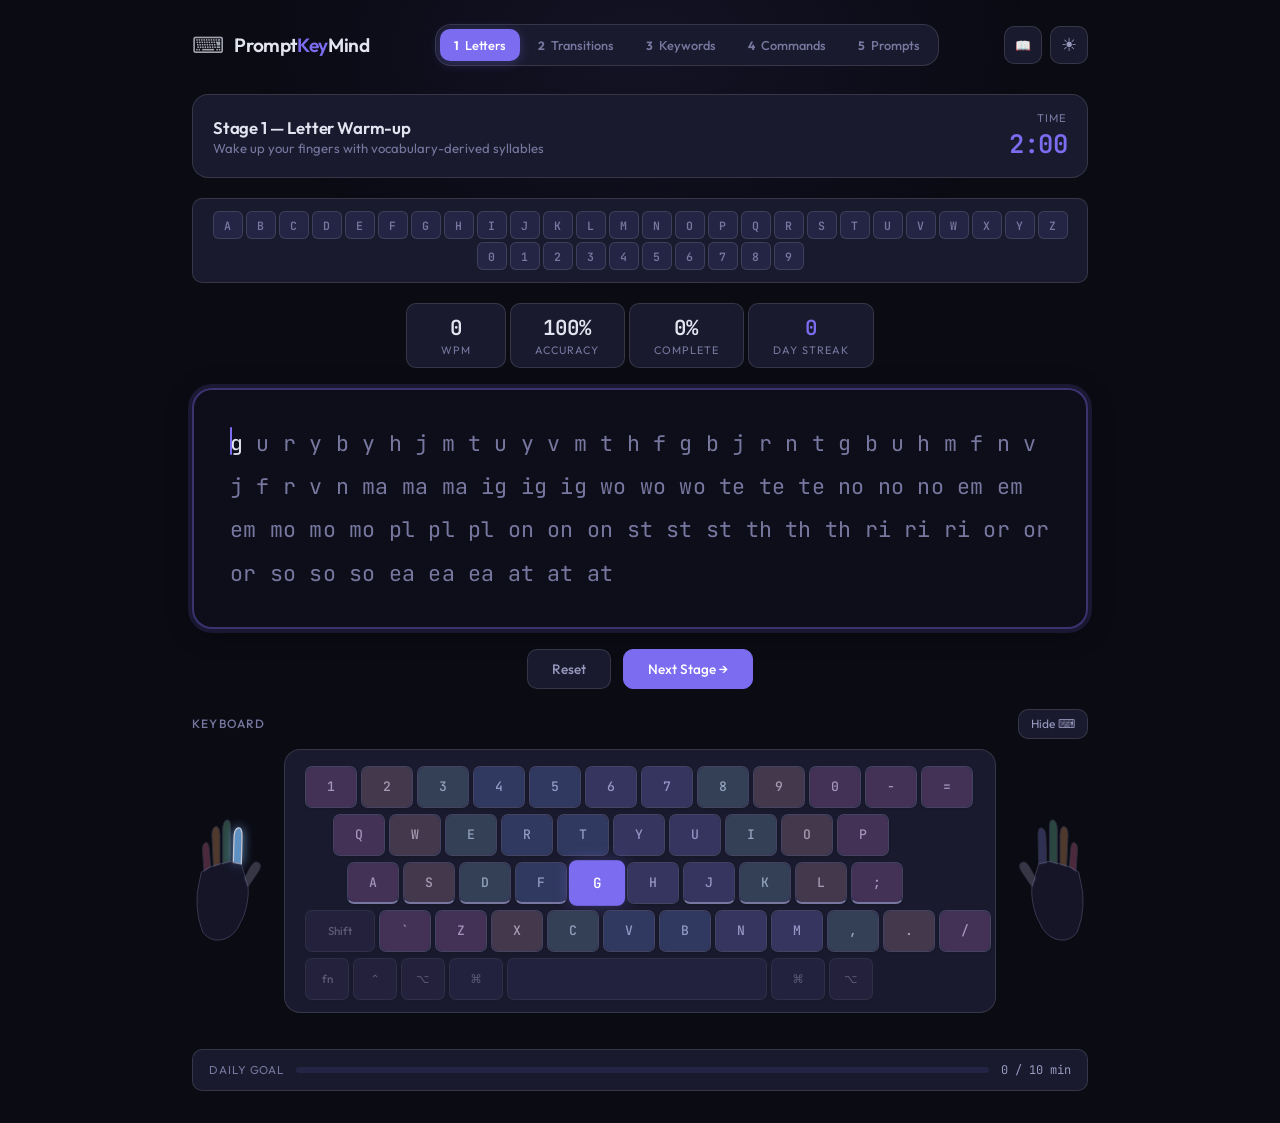
==== index.html @ 81168390 "Initial commit: PromptKeyMind typing trainer 5-stage typing trainer for AI prompt vocabulary: - Stag" ====
<!DOCTYPE html>
<html lang="en" data-theme="dark">
<head>
  <meta charset="UTF-8">
  <meta name="viewport" content="width=device-width, initial-scale=1.0">
  <title>PromptKeyMind</title>
  <link rel="preconnect" href="https://fonts.googleapis.com">
  <link rel="preconnect" href="https://fonts.gstatic.com" crossorigin>
  <link href="https://fonts.googleapis.com/css2?family=JetBrains+Mono:wght@300;400;500;600;700&family=Outfit:wght@300;400;500;600;700&display=swap" rel="stylesheet">
  <link rel="stylesheet" href="css/styles.css">
</head>
<body>
  <!-- Ambient background glow -->
  <div class="ambient-glow"></div>

  <div class="app-container">
    <!-- Header -->
    <header class="app-header">
      <div class="logo">
        <span class="logo-icon">⌨</span>
        <span class="logo-text">Prompt<span class="logo-accent">Key</span>Mind</span>
      </div>

      <nav class="stage-tabs" role="tablist">
        <button class="stage-tab active" data-stage="1" role="tab" aria-selected="true">
          <span class="tab-num">1</span>
          <span class="tab-label">Letters</span>
        </button>
        <button class="stage-tab" data-stage="2" role="tab" aria-selected="false">
          <span class="tab-num">2</span>
          <span class="tab-label">Transitions</span>
        </button>
        <button class="stage-tab" data-stage="3" role="tab" aria-selected="false">
          <span class="tab-num">3</span>
          <span class="tab-label">Keywords</span>
        </button>
        <button class="stage-tab" data-stage="4" role="tab" aria-selected="false">
          <span class="tab-num">4</span>
          <span class="tab-label">Commands</span>
        </button>
        <button class="stage-tab" data-stage="5" role="tab" aria-selected="false">
          <span class="tab-num">5</span>
          <span class="tab-label">Prompts</span>
        </button>
      </nav>

      <div class="header-controls">
        <a href="vocab.html" class="btn-icon" title="Vocabulary" style="text-decoration:none;font-size:0.8rem;">📖</a>
        <button class="btn-icon" id="theme-toggle" title="Toggle theme (T)">
          <span class="theme-icon-dark">☀</span>
          <span class="theme-icon-light">☾</span>
        </button>
      </div>
    </header>

    <!-- Stage Info Bar -->
    <div class="stage-info">
      <div class="stage-title">
        <h2 id="stage-name">Stage 1 — Letter Warm-up</h2>
        <p class="stage-hint" id="stage-hint">Wake up your fingers with syllable patterns</p>
      </div>
      <div class="stage-timer">
        <span class="timer-label">Time</span>
        <span class="timer-value" id="timer">2:00</span>
      </div>
    </div>

    <!-- Key Progress Bar (Keybr-style) -->
    <div class="key-progress-bar" id="key-progress">
      <!-- Populated by JS -->
    </div>

    <!-- Stats Bar -->
    <div class="stats-bar">
      <div class="stat">
        <span class="stat-value" id="stat-wpm">0</span>
        <span class="stat-label">WPM</span>
      </div>
      <div class="stat">
        <span class="stat-value" id="stat-accuracy">100%</span>
        <span class="stat-label">Accuracy</span>
      </div>
      <div class="stat">
        <span class="stat-value" id="stat-progress">0%</span>
        <span class="stat-label">Complete</span>
      </div>
      <div class="stat stat-streak">
        <span class="stat-value" id="stat-streak">0</span>
        <span class="stat-label">Day streak</span>
      </div>
    </div>

    <!-- Typing Area -->
    <div class="typing-area" id="typing-area">
      <div class="typing-text" id="typing-text">
        <!-- Populated by JS: spans per character -->
      </div>
      <!-- Hidden input to capture keystrokes -->
      <input type="text" class="typing-input" id="typing-input" autocomplete="off" autocorrect="off" autocapitalize="off" spellcheck="false">
    </div>

    <!-- Action Buttons -->
    <div class="action-bar">
      <button class="btn btn-secondary" id="btn-reset" title="Reset (Esc)">Reset</button>
      <button class="btn btn-primary" id="btn-next" title="Next stage (→)">Next Stage →</button>
    </div>

    <!-- Virtual Keyboard -->
    <div class="keyboard-section" id="keyboard-section">
      <div class="keyboard-header">
        <span class="keyboard-title">Keyboard</span>
        <button class="btn-icon btn-small" id="keyboard-toggle" title="Toggle keyboard (K)">Hide ⌨</button>
      </div>
      <div class="keyboard-with-hands" id="keyboard-with-hands">
        <div class="hand hand-left" id="hand-left">
          <svg viewBox="0 0 120 200" xmlns="http://www.w3.org/2000/svg">
            <!-- Left hand outline with 5 finger regions -->
            <!-- Pinky (leftmost finger) -->
            <path class="finger" data-finger="pinky-l"
              d="M18,90 L16,60 Q15,48 20,46 Q25,44 26,56 L28,82 Z"
              />
            <!-- Ring finger -->
            <path class="finger" data-finger="ring-l"
              d="M32,82 L30,38 Q29,24 35,22 Q41,20 42,34 L42,78 Z"
              />
            <!-- Middle finger -->
            <path class="finger" data-finger="middle-l"
              d="M46,78 L46,28 Q46,14 52,12 Q58,10 58,24 L58,74 Z"
              />
            <!-- Index finger -->
            <path class="finger" data-finger="index-l"
              d="M62,76 L63,40 Q63,26 69,24 Q75,22 75,36 L74,78 Z"
              />
            <!-- Thumb (angled outward to the right) -->
            <path class="finger" data-finger="thumb"
              d="M78,100 L88,82 Q94,72 100,76 Q106,80 98,92 L84,112 Z"
              />
            <!-- Palm -->
            <path class="hand-palm"
              d="M14,90 L28,82 L42,78 L58,74 L74,78 L84,112
                 Q86,130 78,155 L68,175 Q58,190 42,192
                 Q26,194 16,180 L10,160 Q6,140 8,120 Z"
              />
          </svg>
        </div>
        <div class="keyboard-container" id="keyboard-container">
          <!-- Populated by keyboard.js -->
        </div>
        <div class="hand hand-right" id="hand-right">
          <svg viewBox="0 0 120 200" xmlns="http://www.w3.org/2000/svg">
            <!-- Right hand outline with 5 finger regions (mirrored) -->
            <!-- Pinky (rightmost finger) -->
            <path class="finger" data-finger="pinky-r"
              d="M102,90 L104,60 Q105,48 100,46 Q95,44 94,56 L92,82 Z"
              />
            <!-- Ring finger -->
            <path class="finger" data-finger="ring-r"
              d="M88,82 L90,38 Q91,24 85,22 Q79,20 78,34 L78,78 Z"
              />
            <!-- Middle finger -->
            <path class="finger" data-finger="middle-r"
              d="M74,78 L74,28 Q74,14 68,12 Q62,10 62,24 L62,74 Z"
              />
            <!-- Index finger -->
            <path class="finger" data-finger="index-r"
              d="M58,76 L57,40 Q57,26 51,24 Q45,22 45,36 L46,78 Z"
              />
            <!-- Thumb (angled outward to the left) -->
            <path class="finger" data-finger="thumb"
              d="M42,100 L32,82 Q26,72 20,76 Q14,80 22,92 L36,112 Z"
              />
            <!-- Palm -->
            <path class="hand-palm"
              d="M106,90 L92,82 L78,78 L62,74 L46,78 L36,112
                 Q34,130 42,155 L52,175 Q62,190 78,192
                 Q94,194 104,180 L110,160 Q114,140 112,120 Z"
              />
          </svg>
        </div>
      </div>
    </div>

    <!-- Daily Goal Footer -->
    <footer class="app-footer">
      <div class="daily-goal">
        <span class="goal-label">Daily goal</span>
        <div class="goal-bar">
          <div class="goal-fill" id="goal-fill" style="width: 0%"></div>
        </div>
        <span class="goal-text" id="goal-text">0 / 10 min</span>
      </div>
    </footer>
  </div>

  <script type="module" src="js/app.js"></script>
</body>
</html>
---- css/styles.css ----
/* ============================================
   PromptKeyMind — Styles
   "Focused Flow" aesthetic: calm, premium,
   code-editor meets meditation app
   ============================================ */

/* --- CSS Variables / Themes --- */
:root {
  /* Shared */
  --font-mono: 'JetBrains Mono', 'SF Mono', 'Fira Code', monospace;
  --font-ui: 'Outfit', 'SF Pro Display', system-ui, sans-serif;
  --radius-sm: 6px;
  --radius-md: 10px;
  --radius-lg: 16px;
  --radius-xl: 20px;
  --transition: 0.2s ease;
  --transition-slow: 0.4s cubic-bezier(0.4, 0, 0.2, 1);

  /* Finger zone colors — shared between themes */
  --finger-pinky-l: #e879a0;
  --finger-ring-l: #f0a868;
  --finger-middle-l: #7dd3a8;
  --finger-index-l: #6ea8e0;
  --finger-index-r: #8b8de8;
  --finger-middle-r: #7dd3a8;
  --finger-ring-r: #f0a868;
  --finger-pinky-r: #e879a0;
  --finger-thumb: #a0a0b8;
}

/* Dark theme (default) */
[data-theme="dark"] {
  --bg-primary: #0b0b14;
  --bg-secondary: #1a1a2e;
  --bg-tertiary: #242444;
  --bg-elevated: #282850;
  --bg-input: #0e0e1a;
  --text-primary: #e2e4f0;
  --text-secondary: #9999c0;
  --text-muted: #7777a0;
  --accent: #7c6cf0;
  --accent-glow: rgba(124, 108, 240, 0.15);
  --accent-glow-strong: rgba(124, 108, 240, 0.3);
  --correct: #4ade80;
  --error: #f87171;
  --error-bg: rgba(248, 113, 113, 0.1);
  --border: rgba(255, 255, 255, 0.12);
  --border-focus: rgba(124, 108, 240, 0.4);
  --shadow: 0 4px 24px rgba(0, 0, 0, 0.4);
  --shadow-sm: 0 2px 8px rgba(0, 0, 0, 0.3);
  --key-bg: #252548;
  --key-bg-hover: #24243e;
  --key-border: rgba(255, 255, 255, 0.14);
  --key-active: #7c6cf0;
  --key-active-text: #fff;
  --glow-color: rgba(124, 108, 240, 0.08);
}

/* Light theme */
[data-theme="light"] {
  --bg-primary: #f5f5fa;
  --bg-secondary: #eeeef4;
  --bg-tertiary: #e4e4ee;
  --bg-elevated: #fff;
  --bg-input: #fff;
  --text-primary: #1a1a2e;
  --text-secondary: #6b6b88;
  --text-muted: #9999b0;
  --accent: #5b4fd6;
  --accent-glow: rgba(91, 79, 214, 0.1);
  --accent-glow-strong: rgba(91, 79, 214, 0.2);
  --correct: #16a34a;
  --error: #dc2626;
  --error-bg: rgba(220, 38, 38, 0.06);
  --border: rgba(0, 0, 0, 0.08);
  --border-focus: rgba(91, 79, 214, 0.4);
  --shadow: 0 4px 24px rgba(0, 0, 0, 0.08);
  --shadow-sm: 0 2px 8px rgba(0, 0, 0, 0.05);
  --key-bg: #fff;
  --key-bg-hover: #f0f0f8;
  --key-border: rgba(0, 0, 0, 0.1);
  --key-active: #5b4fd6;
  --key-active-text: #fff;
  --glow-color: rgba(91, 79, 214, 0.05);
}

/* --- Reset & Base --- */
*, *::before, *::after {
  margin: 0;
  padding: 0;
  box-sizing: border-box;
}

html {
  font-size: 16px;
  -webkit-font-smoothing: antialiased;
  -moz-osx-font-smoothing: grayscale;
}

body {
  font-family: var(--font-ui);
  background: var(--bg-primary);
  color: var(--text-primary);
  min-height: 100vh;
  transition: background var(--transition-slow), color var(--transition-slow);
  overflow-x: hidden;
}

/* --- Ambient Background Glow --- */
.ambient-glow {
  position: fixed;
  top: -200px;
  left: 50%;
  transform: translateX(-50%);
  width: 800px;
  height: 500px;
  background: radial-gradient(ellipse, var(--glow-color) 0%, transparent 70%);
  pointer-events: none;
  z-index: 0;
  transition: background var(--transition-slow);
}

/* --- App Container --- */
.app-container {
  position: relative;
  z-index: 1;
  max-width: 960px;
  margin: 0 auto;
  padding: 24px 32px 32px;
  display: flex;
  flex-direction: column;
  gap: 20px;
  min-height: 100vh;
}

/* --- Header --- */
.app-header {
  display: flex;
  align-items: center;
  justify-content: space-between;
  gap: 24px;
  padding-bottom: 8px;
}

.logo {
  display: flex;
  align-items: center;
  gap: 10px;
  flex-shrink: 0;
}

.logo-icon {
  font-size: 1.4rem;
  opacity: 0.7;
}

.logo-text {
  font-family: var(--font-ui);
  font-size: 1.2rem;
  font-weight: 600;
  letter-spacing: -0.02em;
  color: var(--text-primary);
}

.logo-accent {
  color: var(--accent);
}

/* Stage Tabs */
.stage-tabs {
  display: flex;
  gap: 4px;
  background: var(--bg-secondary);
  border-radius: var(--radius-lg);
  padding: 4px;
  border: 1px solid var(--border);
}

.stage-tab {
  display: flex;
  align-items: center;
  gap: 6px;
  padding: 8px 14px;
  border: none;
  background: transparent;
  color: var(--text-muted);
  font-family: var(--font-ui);
  font-size: 0.8rem;
  font-weight: 500;
  border-radius: var(--radius-md);
  cursor: pointer;
  transition: all var(--transition);
  white-space: nowrap;
}

.stage-tab:hover {
  color: var(--text-secondary);
  background: var(--bg-tertiary);
}

.stage-tab.active {
  background: var(--accent);
  color: #fff;
  box-shadow: 0 2px 12px var(--accent-glow-strong);
}

.stage-tab.completed {
  color: var(--correct);
}

.tab-num {
  font-weight: 700;
  font-size: 0.75rem;
}

.tab-label {
  font-weight: 500;
}

/* Header Controls */
.header-controls {
  display: flex;
  gap: 8px;
  flex-shrink: 0;
}

.btn-icon {
  width: 38px;
  height: 38px;
  border: 1px solid var(--border);
  background: var(--bg-secondary);
  color: var(--text-secondary);
  border-radius: var(--radius-md);
  cursor: pointer;
  display: flex;
  align-items: center;
  justify-content: center;
  font-size: 1.1rem;
  transition: all var(--transition);
}

.btn-icon:hover {
  background: var(--bg-tertiary);
  color: var(--text-primary);
  border-color: var(--border-focus);
}

.btn-icon.btn-small {
  width: auto;
  height: 30px;
  padding: 0 12px;
  font-size: 0.75rem;
  font-family: var(--font-ui);
}

/* Theme toggle icons */
[data-theme="dark"] .theme-icon-light { display: none; }
[data-theme="light"] .theme-icon-dark { display: none; }

/* --- Stage Info --- */
.stage-info {
  display: flex;
  align-items: center;
  justify-content: space-between;
  padding: 16px 20px;
  background: var(--bg-secondary);
  border: 1px solid var(--border);
  border-radius: var(--radius-lg);
}

.stage-title h2 {
  font-family: var(--font-ui);
  font-size: 1.05rem;
  font-weight: 600;
  letter-spacing: -0.01em;
}

.stage-hint {
  color: var(--text-muted);
  font-size: 0.82rem;
  margin-top: 2px;
}

.stage-timer {
  display: flex;
  flex-direction: column;
  align-items: flex-end;
  gap: 2px;
}

.timer-label {
  font-size: 0.7rem;
  text-transform: uppercase;
  letter-spacing: 0.08em;
  color: var(--text-muted);
}

.timer-value {
  font-family: var(--font-mono);
  font-size: 1.6rem;
  font-weight: 600;
  color: var(--accent);
  letter-spacing: -0.02em;
}

.timer-value.warning {
  color: var(--error);
  animation: pulse-warning 1s infinite;
}

@keyframes pulse-warning {
  0%, 100% { opacity: 1; }
  50% { opacity: 0.5; }
}

/* --- Key Progress Bar (Keybr-style) --- */
.key-progress-bar {
  display: flex;
  gap: 3px;
  padding: 12px 16px;
  background: var(--bg-secondary);
  border: 1px solid var(--border);
  border-radius: var(--radius-md);
  flex-wrap: wrap;
  justify-content: center;
}

.key-progress-item {
  display: flex;
  align-items: center;
  justify-content: center;
  width: 30px;
  height: 28px;
  font-family: var(--font-mono);
  font-size: 0.72rem;
  font-weight: 600;
  text-transform: uppercase;
  border-radius: var(--radius-sm);
  border: 1px solid var(--border);
  background: var(--bg-tertiary);
  color: var(--text-muted);
  transition: all var(--transition);
}

.key-progress-item.current {
  border-color: var(--accent);
  background: var(--accent-glow);
  color: var(--accent);
  box-shadow: 0 0 12px var(--accent-glow);
}

.key-progress-item.mastered {
  background: rgba(74, 222, 128, 0.15);
  border-color: rgba(74, 222, 128, 0.3);
  color: var(--correct);
}

.key-progress-item.learning {
  background: rgba(251, 191, 36, 0.12);
  border-color: rgba(251, 191, 36, 0.3);
  color: #fbbf24;
}

/* --- Stats Bar --- */
.stats-bar {
  display: flex;
  gap: 4px;
  justify-content: center;
}

.stat {
  display: flex;
  flex-direction: column;
  align-items: center;
  gap: 2px;
  padding: 10px 24px;
  background: var(--bg-secondary);
  border: 1px solid var(--border);
  border-radius: var(--radius-md);
  min-width: 100px;
}

.stat-value {
  font-family: var(--font-mono);
  font-size: 1.3rem;
  font-weight: 600;
  color: var(--text-primary);
}

.stat-label {
  font-size: 0.68rem;
  text-transform: uppercase;
  letter-spacing: 0.1em;
  color: var(--text-muted);
}

.stat-streak .stat-value {
  color: var(--accent);
}

/* --- Typing Area --- */
.typing-area {
  position: relative;
  background: var(--bg-input);
  border: 2px solid var(--border);
  border-radius: var(--radius-xl);
  padding: 32px 36px;
  min-height: 160px;
  cursor: text;
  transition: border-color var(--transition), box-shadow var(--transition);
}

.typing-area:focus-within {
  border-color: var(--border-focus);
  box-shadow: 0 0 0 4px var(--accent-glow), var(--shadow);
}

.typing-text {
  font-family: var(--font-mono);
  font-size: 1.35rem;
  line-height: 2;
  letter-spacing: 0.01em;
  color: var(--text-muted);
  user-select: none;
}

.typing-text .word {
  display: inline;
  white-space: nowrap;
}

.typing-text .char-space {
  white-space: pre-wrap;
}

.typing-text .char {
  position: relative;
  transition: color 0.05s;
}

.typing-text .char.correct {
  color: var(--correct);
}

.typing-text .char.incorrect {
  color: var(--error);
  background: var(--error-bg);
  border-radius: 2px;
}

.typing-text .char.current {
  color: var(--text-primary);
}

.typing-text .char.current::after {
  content: '';
  position: absolute;
  left: 0;
  bottom: 2px;
  width: 2px;
  height: 1.3em;
  background: var(--accent);
  animation: blink-cursor 1s step-end infinite;
  border-radius: 1px;
}

@keyframes blink-cursor {
  0%, 100% { opacity: 1; }
  50% { opacity: 0; }
}

.typing-input {
  position: absolute;
  top: 0;
  left: 0;
  width: 100%;
  height: 100%;
  opacity: 0;
  cursor: text;
  font-size: 16px; /* prevent zoom on focus */
}

/* --- Action Bar --- */
.action-bar {
  display: flex;
  justify-content: center;
  gap: 12px;
}

.btn {
  font-family: var(--font-ui);
  font-size: 0.85rem;
  font-weight: 500;
  padding: 10px 24px;
  border-radius: var(--radius-md);
  border: 1px solid var(--border);
  cursor: pointer;
  transition: all var(--transition);
}

.btn-secondary {
  background: var(--bg-secondary);
  color: var(--text-secondary);
}

.btn-secondary:hover {
  background: var(--bg-tertiary);
  color: var(--text-primary);
}

.btn-primary {
  background: var(--accent);
  color: #fff;
  border-color: var(--accent);
}

.btn-primary:hover {
  filter: brightness(1.1);
  box-shadow: 0 4px 16px var(--accent-glow-strong);
}

/* --- Keyboard Section --- */
.keyboard-section {
  display: flex;
  flex-direction: column;
  gap: 10px;
}

.keyboard-header {
  display: flex;
  align-items: center;
  justify-content: space-between;
}

.keyboard-title {
  font-size: 0.75rem;
  text-transform: uppercase;
  letter-spacing: 0.1em;
  color: var(--text-muted);
  font-weight: 500;
}

.keyboard-container {
  background: var(--bg-secondary);
  border: 1px solid var(--border);
  border-radius: var(--radius-lg);
  padding: 16px 20px 12px;
  display: flex;
  flex-direction: column;
  gap: 6px;
  align-items: flex-start;
  transition: max-height var(--transition-slow), opacity var(--transition-slow), padding var(--transition-slow);
  overflow: hidden;
}

.keyboard-container.hidden {
  max-height: 0;
  opacity: 0;
  padding: 0 20px;
  border: none;
}

.keyboard-row {
  display: flex;
  gap: 4px;
}

/* Mac ISO stagger — left-aligned with padding matching real key positions
   1u = 56px (52px key + 4px gap) */
.keyboard-row:nth-child(1) { padding-left: 0; }       /* number row: flush left */
.keyboard-row:nth-child(2) { padding-left: 28px; }     /* QWERTY: ~0.5u indent */
.keyboard-row:nth-child(3) { padding-left: 42px; }     /* home row: ~0.75u indent */
.keyboard-row:nth-child(4) { padding-left: 0; }        /* bottom: shift starts flush */
.keyboard-row:nth-child(5) { padding-left: 0; }        /* modifiers: flush */

/* Base key style — Mac-like rounded rectangles */
.key {
  width: 52px;
  height: 42px;
  display: flex;
  align-items: center;
  justify-content: center;
  font-family: var(--font-mono);
  font-size: 0.82rem;
  font-weight: 500;
  background: var(--key-bg);
  color: var(--text-secondary);
  border: 1px solid var(--key-border);
  border-radius: 7px;
  transition: all 0.1s ease;
  user-select: none;
  position: relative;
  box-shadow: 0 1px 2px rgba(0,0,0,0.15);
}

.key::after {
  content: '';
  position: absolute;
  inset: 0;
  border-radius: 7px;
  opacity: 0.15;
  transition: opacity 0.1s;
}

/* Finger zone colors on keys */
.key[data-finger="pinky-l"]::after { background: var(--finger-pinky-l); }
.key[data-finger="ring-l"]::after { background: var(--finger-ring-l); }
.key[data-finger="middle-l"]::after { background: var(--finger-middle-l); }
.key[data-finger="index-l"]::after { background: var(--finger-index-l); }
.key[data-finger="index-r"]::after { background: var(--finger-index-r); }
.key[data-finger="middle-r"]::after { background: var(--finger-middle-r); }
.key[data-finger="ring-r"]::after { background: var(--finger-ring-r); }
.key[data-finger="pinky-r"]::after { background: var(--finger-pinky-r); }
.key[data-finger="thumb"]::after { background: var(--finger-thumb); }

.key.active {
  background: var(--key-active);
  color: var(--key-active-text);
  border-color: var(--key-active);
  box-shadow: 0 0 16px var(--accent-glow-strong);
  transform: scale(1.08);
}

.key.active::after {
  opacity: 0;
}

.key.home-key {
  border-bottom: 2px solid var(--text-muted);
}

/* Modifier keys — dimmer, smaller text */
.key.key-modifier {
  opacity: 0.5;
  font-size: 0.72rem;
  font-family: var(--font-ui);
}

.key.key-modifier::after {
  opacity: 0.05;
}

/* Mac modifier widths */
.key-shift { width: 70px; }
.key-mod-sm { width: 44px; font-size: 0.9rem; }
.key-mod { width: 54px; font-size: 0.9rem; }
.key-space { width: 260px; }

/* Finger Legend (hidden — replaced by hand SVGs) */
.finger-legend {
  display: none;
}

/* --- Hand SVG Indicators --- */
.keyboard-with-hands {
  display: flex;
  align-items: center;
  justify-content: center;
  gap: 12px;
  max-height: 500px;
  overflow: hidden;
  transition: max-height var(--transition-slow), opacity var(--transition-slow), gap var(--transition-slow);
}

.hand {
  width: 80px;
  flex-shrink: 0;
  opacity: 0.85;
  transition: opacity var(--transition);
}

.hand svg {
  width: 100%;
  height: auto;
  overflow: visible;
}

/* Palm shape */
.hand .hand-palm {
  fill: var(--bg-tertiary);
  stroke: var(--text-muted);
  stroke-width: 1.5;
  stroke-linejoin: round;
  opacity: 0.5;
  transition: fill var(--transition), stroke var(--transition);
}

/* Finger paths — default: zone color at low opacity */
.hand .finger {
  stroke: var(--text-muted);
  stroke-width: 1.5;
  stroke-linejoin: round;
  stroke-linecap: round;
  opacity: 0.7;
  transition: fill 0.15s ease, opacity 0.15s ease, filter 0.15s ease;
}

/* Finger zone fill colors (low opacity by default) */
.hand .finger[data-finger="pinky-l"] { fill: var(--finger-pinky-l); opacity: 0.35; }
.hand .finger[data-finger="ring-l"] { fill: var(--finger-ring-l); opacity: 0.35; }
.hand .finger[data-finger="middle-l"] { fill: var(--finger-middle-l); opacity: 0.35; }
.hand .finger[data-finger="index-l"] { fill: var(--finger-index-l); opacity: 0.35; }
.hand .finger[data-finger="pinky-r"] { fill: var(--finger-pinky-r); opacity: 0.35; }
.hand .finger[data-finger="ring-r"] { fill: var(--finger-ring-r); opacity: 0.35; }
.hand .finger[data-finger="middle-r"] { fill: var(--finger-middle-r); opacity: 0.35; }
.hand .finger[data-finger="index-r"] { fill: var(--finger-index-r); opacity: 0.35; }
.hand .finger[data-finger="thumb"] { fill: var(--finger-thumb); opacity: 0.35; }

/* Active finger — full brightness + glow */
.hand .finger.active {
  opacity: 1;
  stroke: var(--text-primary);
  stroke-width: 2;
  filter: drop-shadow(0 0 6px currentColor);
}

.hand .finger.active[data-finger="pinky-l"] { fill: var(--finger-pinky-l); filter: drop-shadow(0 0 8px var(--finger-pinky-l)); }
.hand .finger.active[data-finger="ring-l"] { fill: var(--finger-ring-l); filter: drop-shadow(0 0 8px var(--finger-ring-l)); }
.hand .finger.active[data-finger="middle-l"] { fill: var(--finger-middle-l); filter: drop-shadow(0 0 8px var(--finger-middle-l)); }
.hand .finger.active[data-finger="index-l"] { fill: var(--finger-index-l); filter: drop-shadow(0 0 8px var(--finger-index-l)); }
.hand .finger.active[data-finger="pinky-r"] { fill: var(--finger-pinky-r); filter: drop-shadow(0 0 8px var(--finger-pinky-r)); }
.hand .finger.active[data-finger="ring-r"] { fill: var(--finger-ring-r); filter: drop-shadow(0 0 8px var(--finger-ring-r)); }
.hand .finger.active[data-finger="middle-r"] { fill: var(--finger-middle-r); filter: drop-shadow(0 0 8px var(--finger-middle-r)); }
.hand .finger.active[data-finger="index-r"] { fill: var(--finger-index-r); filter: drop-shadow(0 0 8px var(--finger-index-r)); }
.hand .finger.active[data-finger="thumb"] { fill: var(--finger-thumb); filter: drop-shadow(0 0 8px var(--finger-thumb)); }

/* When keyboard is hidden, hide hands and collapse wrapper */
.keyboard-with-hands.hidden {
  max-height: 0;
  opacity: 0;
  overflow: hidden;
  gap: 0;
  pointer-events: none;
  transition: max-height var(--transition-slow), opacity var(--transition-slow);
}

/* --- Footer --- */
.app-footer {
  margin-top: auto;
  padding-top: 16px;
}

.daily-goal {
  display: flex;
  align-items: center;
  gap: 12px;
  padding: 12px 16px;
  background: var(--bg-secondary);
  border: 1px solid var(--border);
  border-radius: var(--radius-md);
}

.goal-label {
  font-size: 0.72rem;
  text-transform: uppercase;
  letter-spacing: 0.08em;
  color: var(--text-muted);
  white-space: nowrap;
}

.goal-bar {
  flex: 1;
  height: 6px;
  background: var(--bg-tertiary);
  border-radius: 3px;
  overflow: hidden;
}

.goal-fill {
  height: 100%;
  background: linear-gradient(90deg, var(--accent), var(--correct));
  border-radius: 3px;
  transition: width var(--transition-slow);
}

.goal-text {
  font-family: var(--font-mono);
  font-size: 0.75rem;
  color: var(--text-secondary);
  white-space: nowrap;
}

/* --- Stage Complete Overlay --- */
.stage-complete {
  position: fixed;
  inset: 0;
  background: rgba(0, 0, 0, 0.6);
  display: flex;
  align-items: center;
  justify-content: center;
  z-index: 100;
  opacity: 0;
  pointer-events: none;
  transition: opacity var(--transition-slow);
}

.stage-complete.visible {
  opacity: 1;
  pointer-events: all;
}

.stage-complete-card {
  background: var(--bg-elevated);
  border: 1px solid var(--border);
  border-radius: var(--radius-xl);
  padding: 40px 48px;
  text-align: center;
  box-shadow: var(--shadow);
  max-width: 420px;
}

.stage-complete-card h3 {
  font-family: var(--font-ui);
  font-size: 1.4rem;
  font-weight: 600;
  margin-bottom: 8px;
}

.stage-complete-card p {
  color: var(--text-secondary);
  font-size: 0.9rem;
  margin-bottom: 24px;
}

.stage-complete-stats {
  display: flex;
  gap: 24px;
  justify-content: center;
  margin-bottom: 28px;
}

/* --- Animations --- */
@keyframes fade-in {
  from { opacity: 0; transform: translateY(8px); }
  to { opacity: 1; transform: translateY(0); }
}

.app-container > * {
  animation: fade-in 0.4s ease both;
}

.app-container > *:nth-child(1) { animation-delay: 0.05s; }
.app-container > *:nth-child(2) { animation-delay: 0.1s; }
.app-container > *:nth-child(3) { animation-delay: 0.15s; }
.app-container > *:nth-child(4) { animation-delay: 0.2s; }
.app-container > *:nth-child(5) { animation-delay: 0.25s; }
.app-container > *:nth-child(6) { animation-delay: 0.3s; }
.app-container > *:nth-child(7) { animation-delay: 0.35s; }
.app-container > *:nth-child(8) { animation-delay: 0.4s; }
.app-container > *:nth-child(9) { animation-delay: 0.45s; }
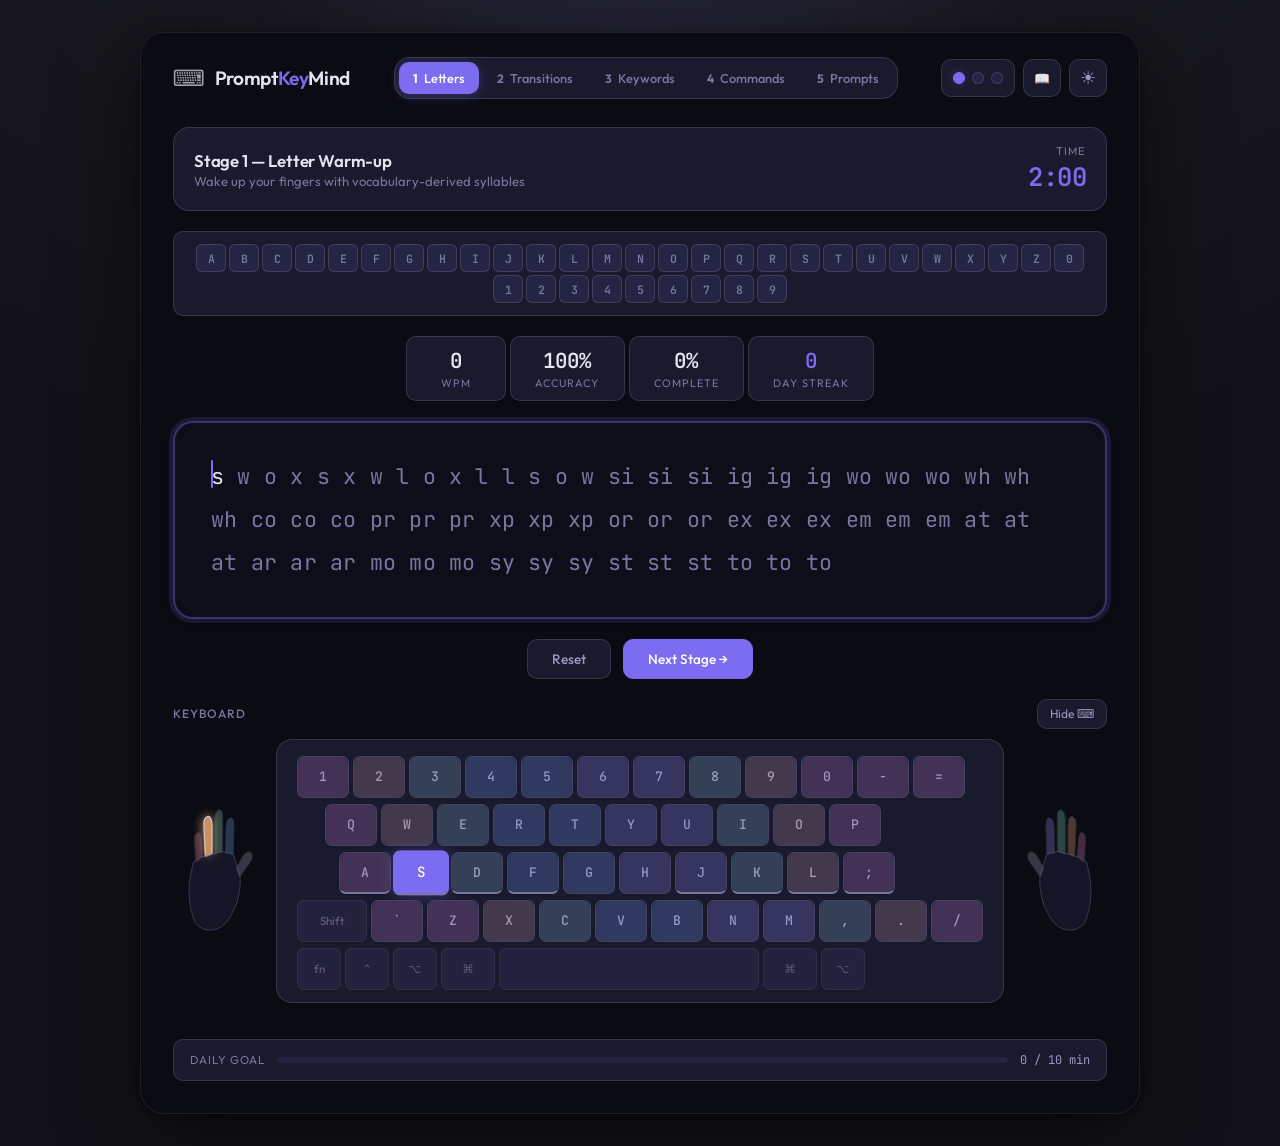
==== commit f552a311: "[cc] v1.2 — Focus-frame design: 3 switchable concepts (Studio/Terminal/Spotlight), preventScroll fix" ====
--- a/index.html
+++ b/index.html
@@ -1,5 +1,5 @@
 <!DOCTYPE html>
-<html lang="en" data-theme="dark">
+<html lang="en" data-theme="dark" data-design="studio">
 <head>
   <meta charset="UTF-8">
   <meta name="viewport" content="width=device-width, initial-scale=1.0">
@@ -45,6 +45,11 @@
       </nav>
 
       <div class="header-controls">
+        <div class="design-switcher" role="group" aria-label="Design concept">
+          <button class="design-dot" data-design-opt="studio" title="Studio frame" aria-label="Studio design"></button>
+          <button class="design-dot" data-design-opt="terminal" title="Terminal glow" aria-label="Terminal glow design"></button>
+          <button class="design-dot" data-design-opt="spotlight" title="Spotlight" aria-label="Spotlight design"></button>
+        </div>
         <a href="vocab.html" class="btn-icon" title="Vocabulary" style="text-decoration:none;font-size:0.8rem;">📖</a>
         <button class="btn-icon" id="theme-toggle" title="Toggle theme (T)">
           <span class="theme-icon-dark">☀</span>
--- a/css/styles.css
+++ b/css/styles.css
@@ -84,6 +84,58 @@
   --glow-color: rgba(91, 79, 214, 0.05);
 }
 
+/* --- Design Concepts (focus-frame shells) ---
+   The app is a rounded card on a contrasting surround.
+   Switchable via data-design on <html>, persisted in localStorage. */
+
+/* Concept 1 — Studio: lighter graphite surround, near-black card */
+[data-design="studio"][data-theme="dark"] {
+  --page-bg: radial-gradient(1200px 600px at 50% -10%, #22222e 0%, #17171e 45%, #121218 100%);
+  --shell-bg: #0b0b14;
+  --shell-border: rgba(255, 255, 255, 0.08);
+  --shell-shadow: 0 24px 80px rgba(0, 0, 0, 0.55), 0 2px 8px rgba(0, 0, 0, 0.4);
+  --shell-radius: 24px;
+}
+[data-design="studio"][data-theme="light"] {
+  --page-bg: radial-gradient(1200px 600px at 50% -10%, #f2f2f7 0%, #e2e2ea 50%, #d8d8e2 100%);
+  --shell-bg: #f7f7fc;
+  --shell-border: rgba(0, 0, 0, 0.08);
+  --shell-shadow: 0 24px 64px rgba(30, 30, 60, 0.18);
+  --shell-radius: 24px;
+}
+
+/* Concept 2 — Terminal Glow: black dot-grid surround, glow-ring card */
+[data-design="terminal"][data-theme="dark"] {
+  --page-bg: radial-gradient(circle, rgba(124, 108, 240, 0.10) 1px, transparent 1.5px) 0 0 / 26px 26px, #050508;
+  --shell-bg: #10101c;
+  --shell-border: rgba(124, 108, 240, 0.35);
+  --shell-shadow: 0 0 80px rgba(124, 108, 240, 0.18), 0 24px 60px rgba(0, 0, 0, 0.6);
+  --shell-radius: 16px;
+}
+[data-design="terminal"][data-theme="light"] {
+  --page-bg: radial-gradient(circle, rgba(91, 79, 214, 0.18) 1px, transparent 1.5px) 0 0 / 26px 26px, #e0e0ea;
+  --shell-bg: #f7f7fc;
+  --shell-border: rgba(91, 79, 214, 0.4);
+  --shell-shadow: 0 0 60px rgba(91, 79, 214, 0.15), 0 20px 50px rgba(30, 30, 60, 0.15);
+  --shell-radius: 16px;
+}
+
+/* Concept 3 — Spotlight: pool of light behind a borderless floating card */
+[data-design="spotlight"][data-theme="dark"] {
+  --page-bg: radial-gradient(1400px 950px at 50% 35%, #32325a 0%, #1c1c30 45%, #08080e 90%);
+  --shell-bg: #0d0d17;
+  --shell-border: transparent;
+  --shell-shadow: 0 48px 140px rgba(0, 0, 0, 0.75), 0 12px 40px rgba(0, 0, 0, 0.5);
+  --shell-radius: 30px;
+}
+[data-design="spotlight"][data-theme="light"] {
+  --page-bg: radial-gradient(1400px 950px at 50% 35%, #ffffff 0%, #e4e4ee 45%, #c4c4d4 90%);
+  --shell-bg: #fafafd;
+  --shell-border: transparent;
+  --shell-shadow: 0 40px 100px rgba(40, 40, 80, 0.25);
+  --shell-radius: 30px;
+}
+
 /* --- Reset & Base --- */
 *, *::before, *::after {
   margin: 0;
@@ -99,11 +151,14 @@
 
 body {
   font-family: var(--font-ui);
-  background: var(--bg-primary);
+  background: var(--page-bg, var(--bg-primary));
   color: var(--text-primary);
   min-height: 100vh;
   transition: background var(--transition-slow), color var(--transition-slow);
   overflow-x: hidden;
+  display: flex;
+  justify-content: center;
+  padding: 32px 24px;
 }
 
 /* --- Ambient Background Glow --- */
@@ -124,13 +179,30 @@
 .app-container {
   position: relative;
   z-index: 1;
-  max-width: 960px;
-  margin: 0 auto;
+  width: 100%;
+  max-width: 1000px;
+  margin: auto; /* centers the card vertically on tall windows */
   padding: 24px 32px 32px;
   display: flex;
   flex-direction: column;
   gap: 20px;
-  min-height: 100vh;
+  min-height: min(900px, calc(100vh - 64px));
+  background: var(--shell-bg, transparent);
+  border: 1px solid var(--shell-border, transparent);
+  border-radius: var(--shell-radius, 0);
+  box-shadow: var(--shell-shadow, none);
+  transition: background var(--transition-slow), box-shadow var(--transition-slow), border-color var(--transition-slow);
+}
+
+/* Below this width the card goes full-bleed — no frame chrome */
+@media (max-width: 1100px) {
+  body { padding: 0; }
+  .app-container {
+    border-radius: 0;
+    border: none;
+    box-shadow: none;
+    min-height: 100vh;
+  }
 }
 
 /* --- Header --- */
@@ -253,6 +325,40 @@
   font-family: var(--font-ui);
 }
 
+/* Design concept switcher — three quiet dots */
+.design-switcher {
+  display: flex;
+  align-items: center;
+  gap: 7px;
+  height: 38px;
+  padding: 0 11px;
+  background: var(--bg-secondary);
+  border: 1px solid var(--border);
+  border-radius: var(--radius-md);
+}
+
+.design-dot {
+  width: 12px;
+  height: 12px;
+  padding: 0;
+  border-radius: 50%;
+  border: 1px solid var(--border);
+  background: var(--bg-tertiary);
+  cursor: pointer;
+  transition: all var(--transition);
+}
+
+.design-dot:hover {
+  border-color: var(--border-focus);
+  transform: scale(1.2);
+}
+
+.design-dot.active {
+  background: var(--accent);
+  border-color: var(--accent);
+  box-shadow: 0 0 8px var(--accent-glow-strong);
+}
+
 /* Theme toggle icons */
 [data-theme="dark"] .theme-icon-light { display: none; }
 [data-theme="light"] .theme-icon-dark { display: none; }
@@ -848,3 +954,58 @@
 .app-container > *:nth-child(7) { animation-delay: 0.35s; }
 .app-container > *:nth-child(8) { animation-delay: 0.4s; }
 .app-container > *:nth-child(9) { animation-delay: 0.45s; }
+
+/* --- Time-up Modal --- */
+.timeup-overlay {
+  position: fixed;
+  inset: 0;
+  background: rgba(0, 0, 0, 0.6);
+  backdrop-filter: blur(4px);
+  display: flex;
+  align-items: center;
+  justify-content: center;
+  z-index: 1000;
+  animation: fade-in 0.2s ease;
+}
+
+.timeup-modal {
+  background: var(--bg-secondary);
+  border: 1px solid var(--border);
+  border-radius: var(--radius-xl);
+  padding: 32px 40px;
+  text-align: center;
+  max-width: 400px;
+  width: 90%;
+  box-shadow: 0 20px 60px rgba(0, 0, 0, 0.4);
+}
+
+.timeup-modal h3 {
+  font-family: var(--font-ui);
+  font-size: 1.4rem;
+  font-weight: 600;
+  margin: 0 0 8px 0;
+  color: var(--text-primary);
+}
+
+.timeup-stats {
+  font-family: var(--font-mono);
+  font-size: 0.95rem;
+  color: var(--accent);
+  margin: 0 0 24px 0;
+}
+
+.timeup-actions {
+  display: flex;
+  gap: 12px;
+  justify-content: center;
+}
+
+.timeup-actions .btn {
+  min-width: 140px;
+}
+
+.timeup-hint {
+  font-size: 0.75rem;
+  color: var(--text-muted);
+  margin: 16px 0 0 0;
+}
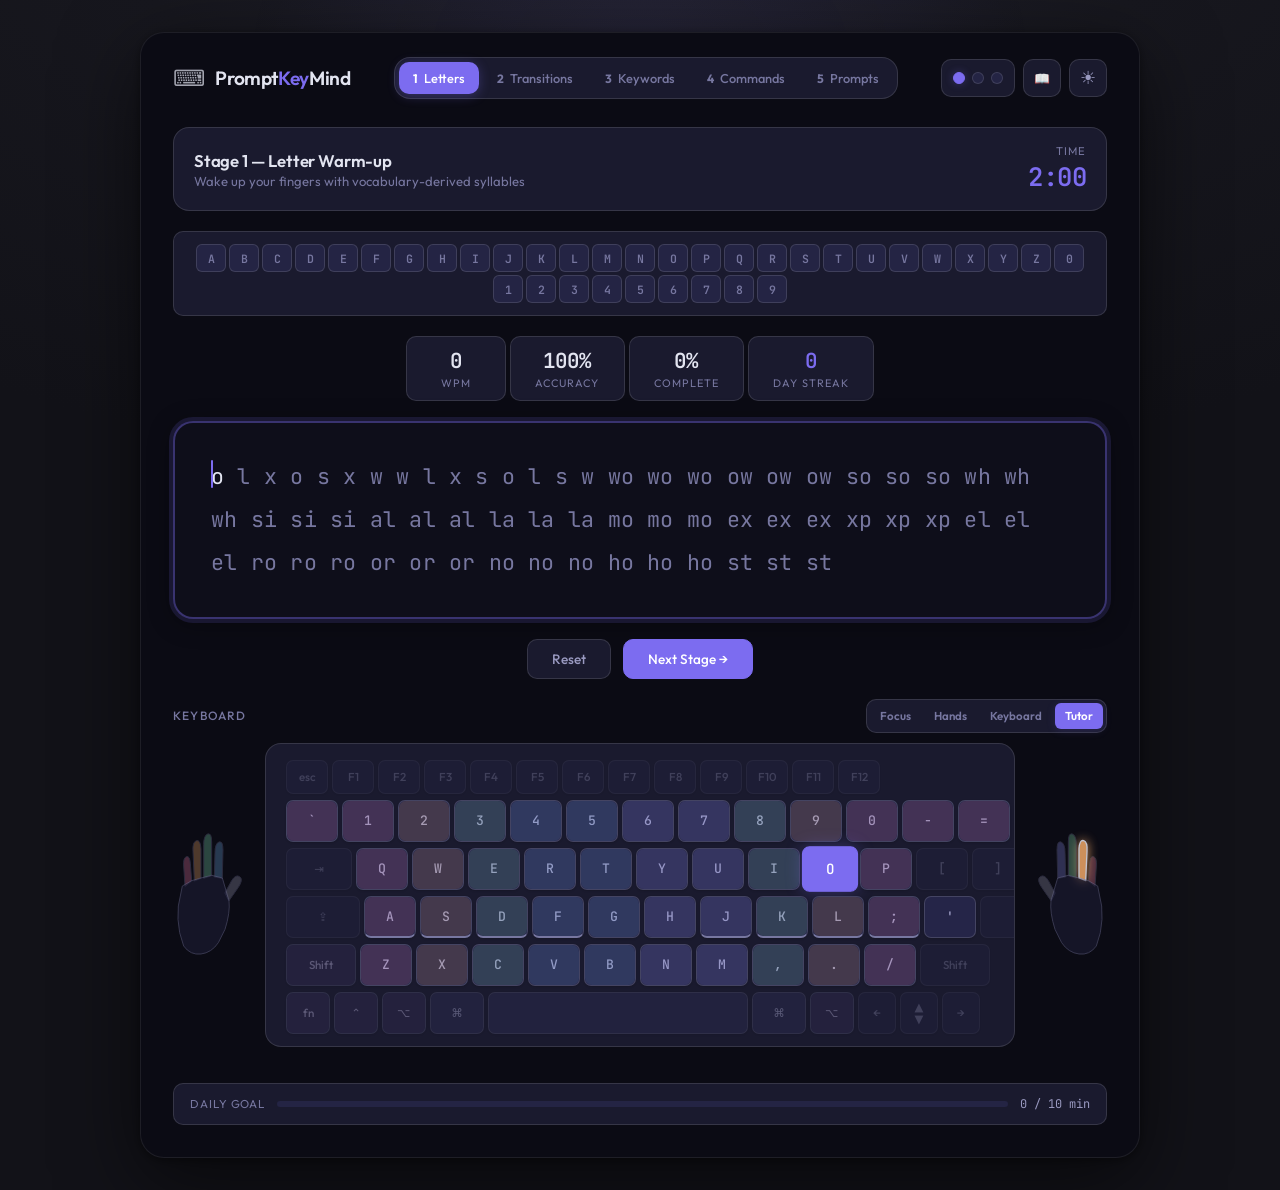
==== commit 156db7ed: "v1.5 — Add hands-only guidance to web version" ====
--- a/index.html
+++ b/index.html
@@ -114,7 +114,12 @@
     <div class="keyboard-section" id="keyboard-section">
       <div class="keyboard-header">
         <span class="keyboard-title">Keyboard</span>
-        <button class="btn-icon btn-small" id="keyboard-toggle" title="Toggle keyboard (K)">Hide ⌨</button>
+        <div class="visual-aid-switcher" role="group" aria-label="Visual aid">
+          <button class="visual-aid-btn" data-visual-aid="focus" aria-pressed="false">Focus</button>
+          <button class="visual-aid-btn" data-visual-aid="hands" aria-pressed="false">Hands</button>
+          <button class="visual-aid-btn" data-visual-aid="keyboard" aria-pressed="false">Keyboard</button>
+          <button class="visual-aid-btn active" data-visual-aid="tutor" aria-pressed="true">Tutor</button>
+        </div>
       </div>
       <div class="keyboard-with-hands" id="keyboard-with-hands">
         <div class="hand hand-left" id="hand-left">
--- a/css/styles.css
+++ b/css/styles.css
@@ -570,6 +570,19 @@
   border-radius: 1px;
 }
 
+/* Caret shown at the start of a new line when the wrap-space is current */
+.typing-text .char.current-wrap::after {
+  content: '';
+  position: absolute;
+  left: -1px;
+  bottom: 2px;
+  width: 2px;
+  height: 1.3em;
+  background: var(--accent);
+  animation: blink-cursor 1s step-end infinite;
+  border-radius: 1px;
+}
+
 @keyframes blink-cursor {
   0%, 100% { opacity: 1; }
   50% { opacity: 0; }
@@ -636,6 +649,7 @@
   display: flex;
   align-items: center;
   justify-content: space-between;
+  gap: 12px;
 }
 
 .keyboard-title {
@@ -646,6 +660,42 @@
   font-weight: 500;
 }
 
+.visual-aid-switcher {
+  display: flex;
+  align-items: center;
+  gap: 3px;
+  min-height: 34px;
+  padding: 3px;
+  background: var(--bg-secondary);
+  border: 1px solid var(--border);
+  border-radius: var(--radius-md);
+}
+
+.visual-aid-btn {
+  min-height: 26px;
+  padding: 0 10px;
+  border: 0;
+  border-radius: var(--radius-sm);
+  background: transparent;
+  color: var(--text-muted);
+  font-family: var(--font-ui);
+  font-size: 0.72rem;
+  font-weight: 600;
+  cursor: pointer;
+  transition: all var(--transition);
+}
+
+.visual-aid-btn:hover {
+  color: var(--text-secondary);
+  background: var(--bg-tertiary);
+}
+
+.visual-aid-btn.active {
+  background: var(--accent);
+  color: #fff;
+  box-shadow: 0 2px 10px var(--accent-glow);
+}
+
 .keyboard-container {
   background: var(--bg-secondary);
   border: 1px solid var(--border);
@@ -666,18 +716,12 @@
   border: none;
 }
 
+/* Mac stagger — every row starts flush; the leading key's own width
+   (tab/caps lock/shift) creates the natural offset, matching a real keyboard */
 .keyboard-row {
   display: flex;
   gap: 4px;
 }
-
-/* Mac ISO stagger — left-aligned with padding matching real key positions
-   1u = 56px (52px key + 4px gap) */
-.keyboard-row:nth-child(1) { padding-left: 0; }       /* number row: flush left */
-.keyboard-row:nth-child(2) { padding-left: 28px; }     /* QWERTY: ~0.5u indent */
-.keyboard-row:nth-child(3) { padding-left: 42px; }     /* home row: ~0.75u indent */
-.keyboard-row:nth-child(4) { padding-left: 0; }        /* bottom: shift starts flush */
-.keyboard-row:nth-child(5) { padding-left: 0; }        /* modifiers: flush */
 
 /* Base key style — Mac-like rounded rectangles */
 .key {
@@ -752,6 +796,38 @@
 .key-mod { width: 54px; font-size: 0.9rem; }
 .key-space { width: 260px; }
 
+/* Real-keyboard orientation keys — function row, tab, caps lock, return,
+   brackets, arrows. Present for shape, never trained, always low-visibility. */
+.key.key-inactive {
+  opacity: 0.3;
+}
+
+.key.key-inactive::after {
+  opacity: 0;
+}
+
+.key-esc, .key-fkey {
+  width: 42px;
+  height: 34px;
+  font-size: 0.65rem;
+}
+
+.key-tab { width: 66px; }
+.key-capslock { width: 74px; }
+.key-return { width: 84px; }
+
+.key-arrow {
+  width: 38px;
+  font-size: 0.75rem;
+}
+
+.key-updown {
+  flex-direction: column;
+  gap: 1px;
+  font-size: 0.6rem;
+  line-height: 1;
+}
+
 /* Finger Legend (hidden — replaced by hand SVGs) */
 .finger-legend {
   display: none;
@@ -773,6 +849,10 @@
   flex-shrink: 0;
   opacity: 0.85;
   transition: opacity var(--transition);
+}
+
+.hand.hidden {
+  display: none;
 }
 
 .hand svg {
@@ -820,6 +900,20 @@
   filter: drop-shadow(0 0 6px currentColor);
 }
 
+.keyboard-with-hands.hands-only {
+  gap: 80px;
+  padding: 12px 0 18px;
+}
+
+.keyboard-with-hands.hands-only .hand {
+  width: 118px;
+  opacity: 0.82;
+}
+
+.keyboard-with-hands.keyboard-only {
+  gap: 0;
+}
+
 .hand .finger.active[data-finger="pinky-l"] { fill: var(--finger-pinky-l); filter: drop-shadow(0 0 8px var(--finger-pinky-l)); }
 .hand .finger.active[data-finger="ring-l"] { fill: var(--finger-ring-l); filter: drop-shadow(0 0 8px var(--finger-ring-l)); }
 .hand .finger.active[data-finger="middle-l"] { fill: var(--finger-middle-l); filter: drop-shadow(0 0 8px var(--finger-middle-l)); }
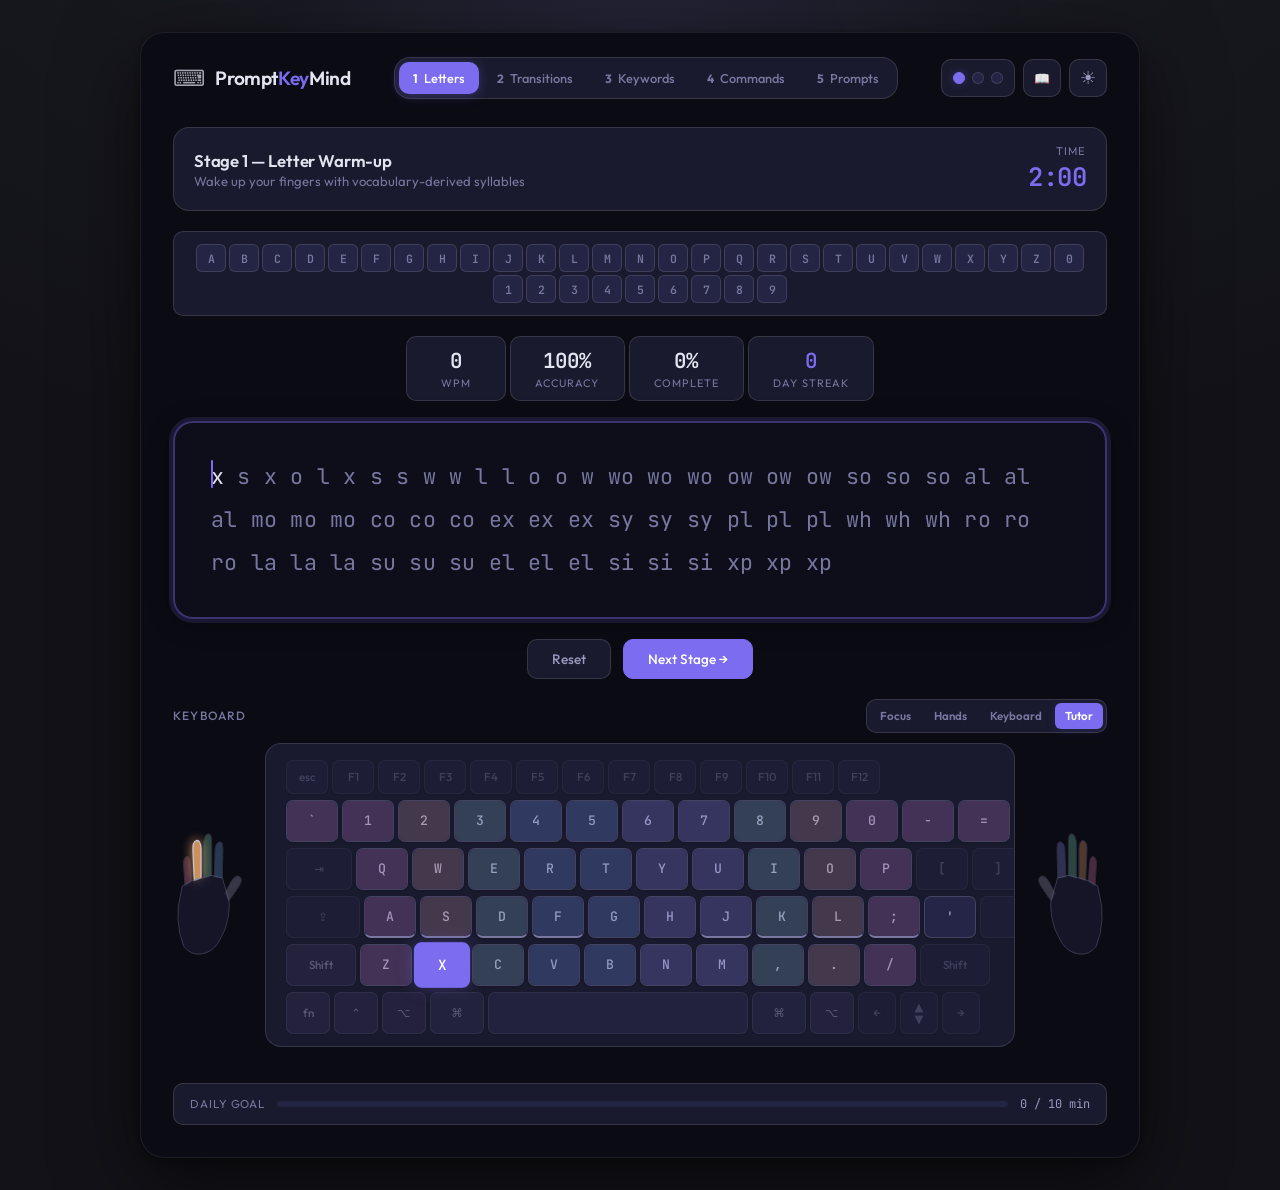
==== commit c57a8a4c: "v1.6 — Repair web visual-aid modes" ====
--- a/index.html
+++ b/index.html
@@ -7,7 +7,7 @@
   <link rel="preconnect" href="https://fonts.googleapis.com">
   <link rel="preconnect" href="https://fonts.gstatic.com" crossorigin>
   <link href="https://fonts.googleapis.com/css2?family=JetBrains+Mono:wght@300;400;500;600;700&family=Outfit:wght@300;400;500;600;700&display=swap" rel="stylesheet">
-  <link rel="stylesheet" href="css/styles.css">
+  <link rel="stylesheet" href="css/styles.css?v=1.6">
 </head>
 <body>
   <!-- Ambient background glow -->
@@ -202,6 +202,6 @@
     </footer>
   </div>
 
-  <script type="module" src="js/app.js"></script>
+  <script type="module" src="js/app.js?v=1.6"></script>
 </body>
 </html>
--- a/css/styles.css
+++ b/css/styles.css
@@ -710,10 +710,13 @@
 }
 
 .keyboard-container.hidden {
+  width: 0;
+  max-width: 0;
   max-height: 0;
   opacity: 0;
-  padding: 0 20px;
+  padding: 0;
   border: none;
+  pointer-events: none;
 }
 
 /* Mac stagger — every row starts flush; the leading key's own width
